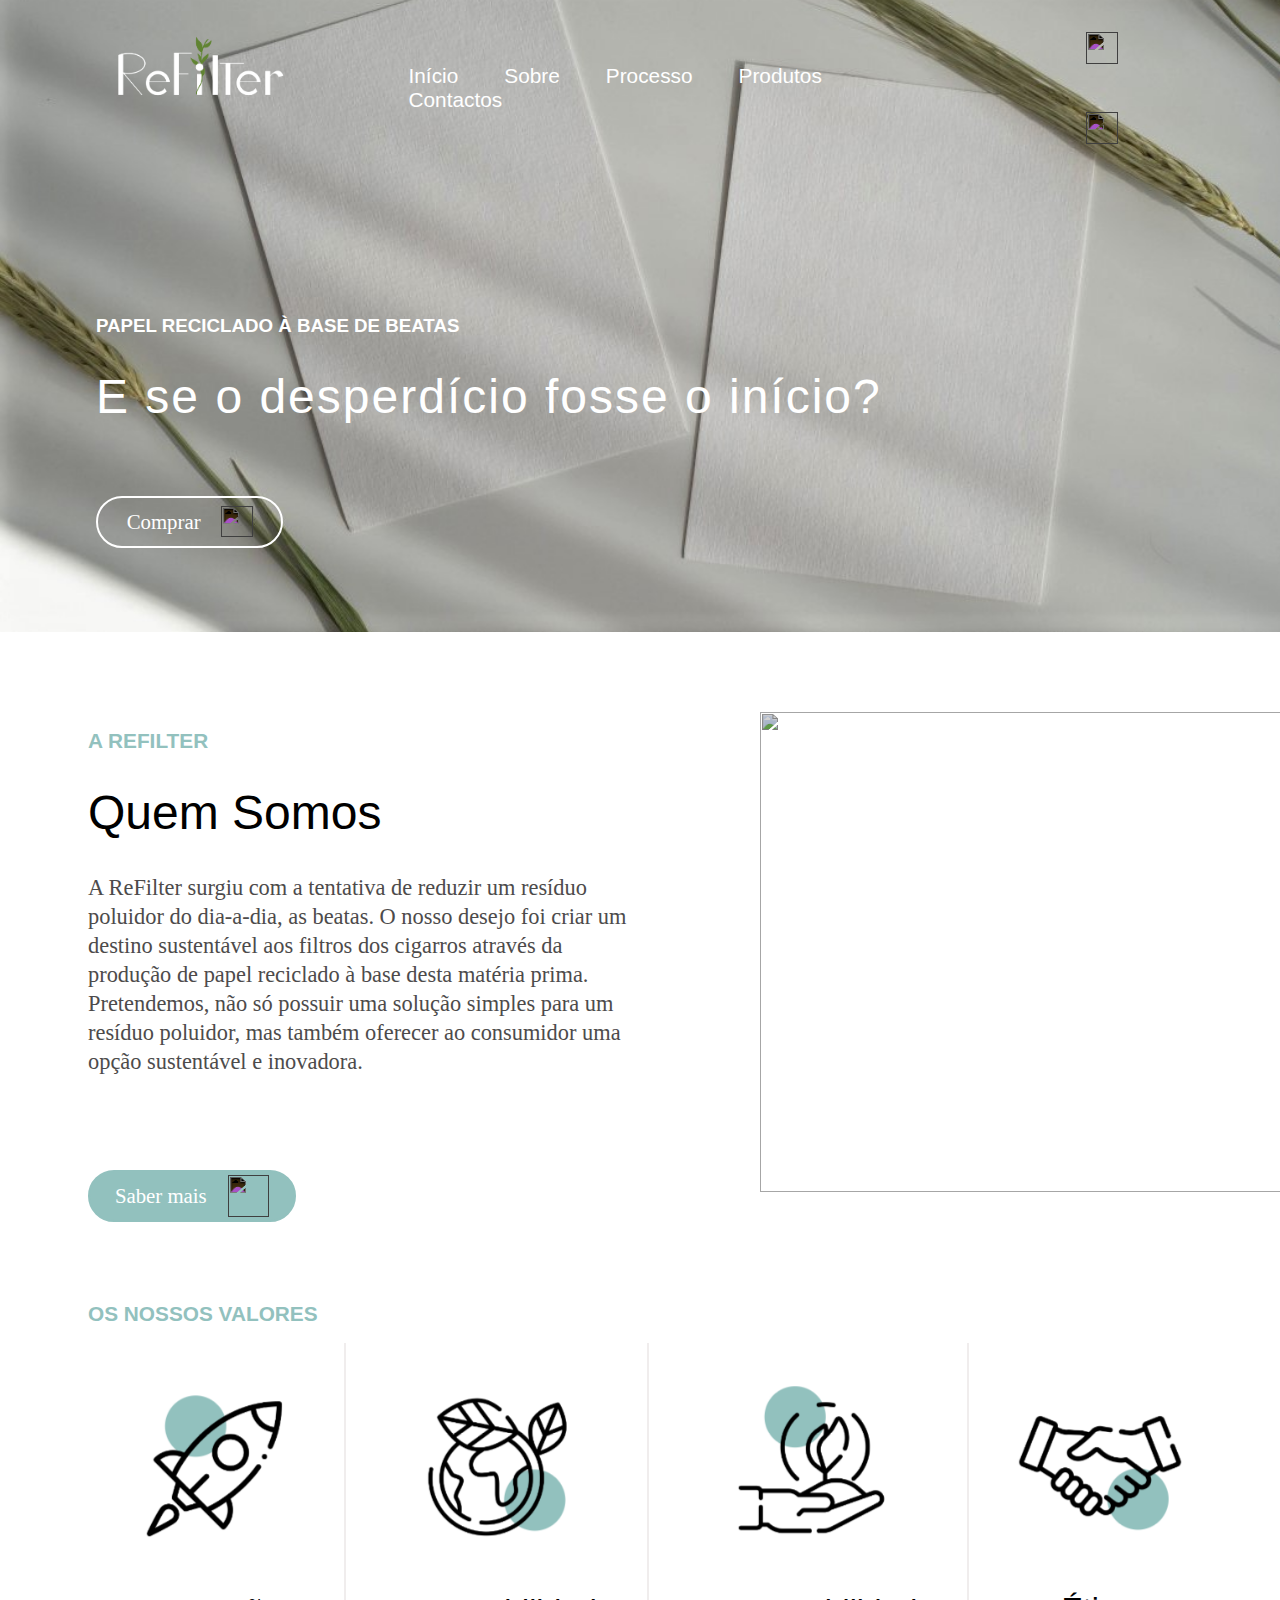
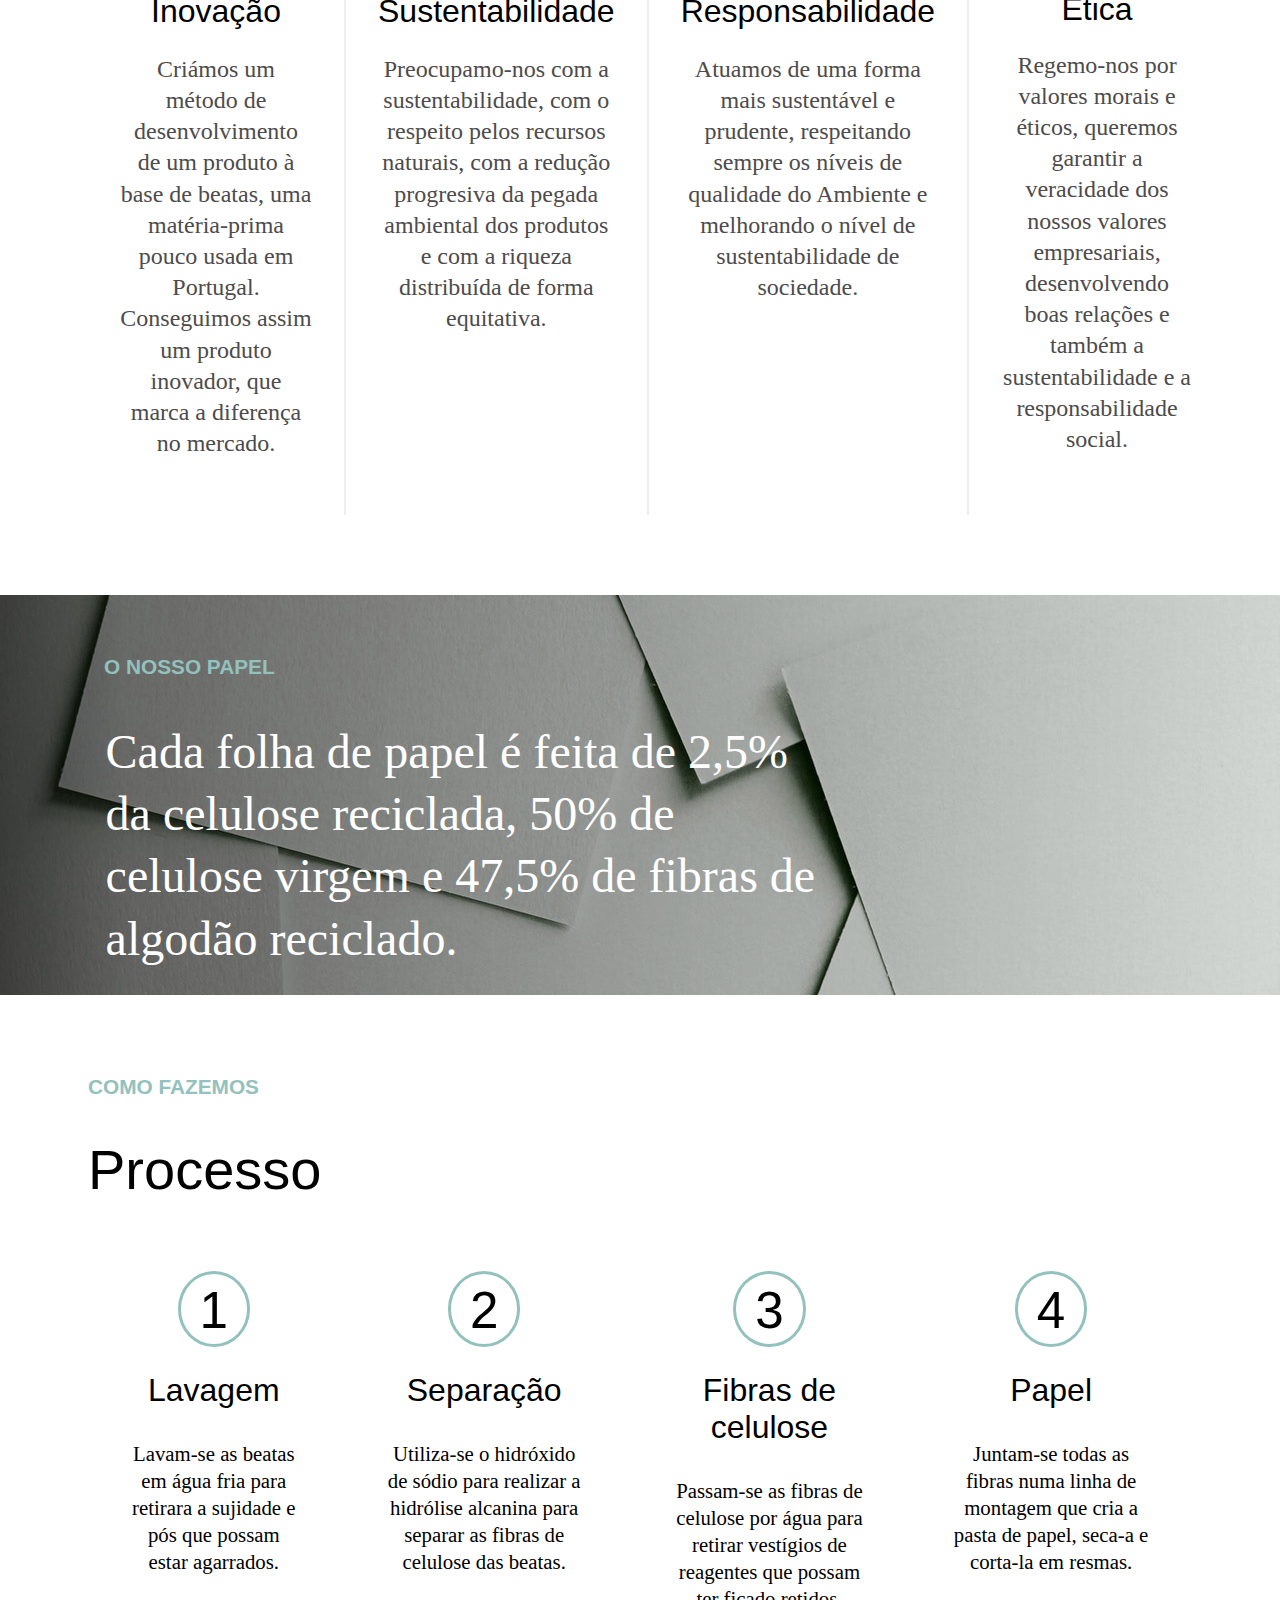
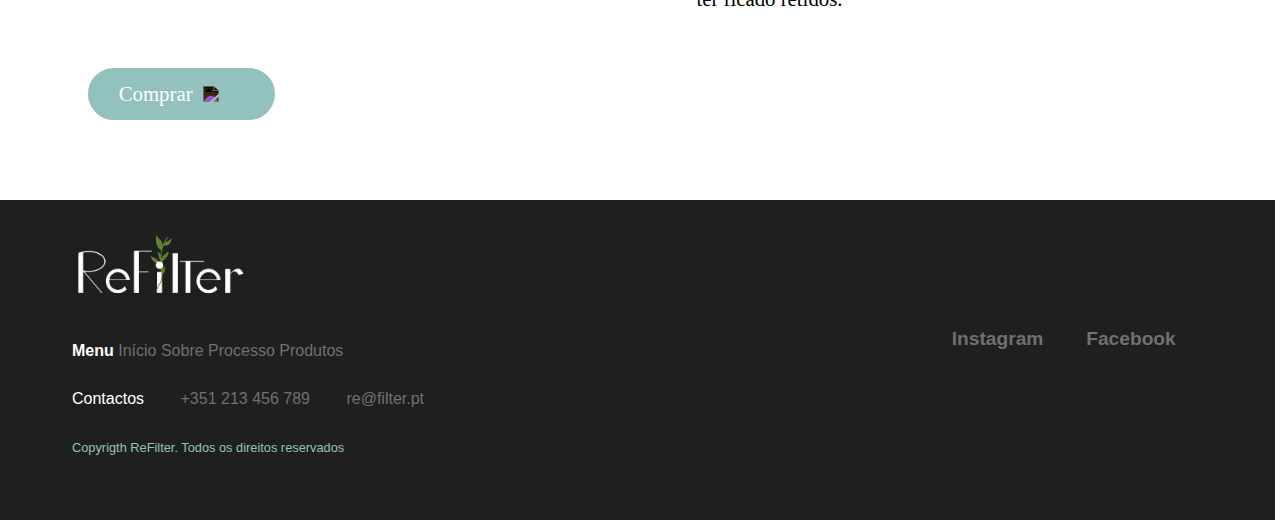
==== index.html @ ff14d3c9 "Rename refilter.html to index.html" ====
<!DOCTYPE html>
<html>
    <head>
        <link  rel="stylesheet" href="refilter.css">
        <link href="https://fonts.googleapis.com/css2?family=Assistant:wght@200;300;400;700&family=Josefin+Sans:wght@100;200;300;500&display=swap" rel="stylesheet">
        <script src="https://kit.fontawesome.com/c52c2ca485.js" crossorigin="anonymous"></script>
    </head>
    <body>
        <header>
            <div id="topo">
                <img class="logo" src="Logo.png">

                <nav id="navbar">
                    <a href="#navbar">Início</a>
                    <a href="#sobre">Sobre</a>
                    <a href="#processo">Processo</a>
                    <a onclick="alerts()">Produtos</a>
                    <a href="#contactos">Contactos</a>
                </nav>

                <div id="imagens">
                    <img onclick="alerts()" class="icons" src="https://cdn-icons-png.flaticon.com/512/833/833314.png">
                    <img onclick="alerts()" class="icons" src="https://cdn-icons-png.flaticon.com/512/482/482631.png">
                </div>
            </div>
            <div id="meio">
                <h3>PAPEL RECICLADO À BASE DE BEATAS</h3>

                <h1>E se o desperdício fosse o início?</h1>

                <button onclick="alerts()" id="btt">Comprar<img src="https://cdn-icons.flaticon.com/png/512/3550/premium/3550091.png?token=exp=1642211636~hmac=9452f87ff609cb961c054997354430a7"></i></button>
            </div>

            <div id="setas">
                <div onclick="arrows()" class="setas" id="setaEsquerda"><i class="fas fa-arrow-left fa-2x"></i></div>
                <div onclick="arrows()" class="setas" id="setaDireita"><i class="fas fa-arrow-right fa-2x"></i></div>
            </div>
        </header>


        <section id="sobre">
            <div id="texto">
                <h2 class="titulos">A REFILTER</h2>
                <h1>Quem Somos</h1>
                <p>A ReFilter surgiu com a tentativa de reduzir um resíduo poluidor do dia-a-dia, as beatas.
                    O nosso desejo foi criar um destino sustentável aos filtros dos cigarros através da produção de papel reciclado 
                    à base desta matéria prima. Pretendemos, não só possuir uma solução simples para um resíduo poluidor, mas também oferecer 
                    ao consumidor uma opção sustentável e inovadora.

                </p>
                <button onclick="alerts()">Saber mais<img src="https://cdn-icons.flaticon.com/png/512/3550/premium/3550091.png?token=exp=1642211636~hmac=9452f87ff609cb961c054997354430a7"> </button>
            </div>
            <img src="IK-63921634206330.jpg">
        </section>


        <section id="valor">
            <h2 class="titulos">OS NOSSOS VALORES</h2>
        <div id="valores">
            <div class="valores">
                <img class="valImg" src="Rocket Valores.png">
                <h1>Inovação</h1>
                <p>Criámos um método de desenvolvimento de um produto à base de beatas, 
                    uma matéria-prima pouco usada em Portugal. Conseguimos assim um produto 
                    inovador, que marca a diferença no mercado.
                </p>
            </div>

            <div class="valores valEspecial">
                <img class="valImg" src="Mundo Valores.png">
                <h1>Sustentabilidade</h1>
                <p>Preocupamo-nos com a sustentabilidade, com o respeito pelos recursos naturais, 
                    com a redução progresiva da pegada ambiental dos produtos e com a 
                    riqueza distribuída de forma equitativa.
                </p>
            </div>

            <div class="valores valEspecial">
                <img class="valImg" src="Planta Valores.png">
                <h1>Responsabilidade</h1>
                <p>Atuamos de uma forma mais sustentável e prudente, respeitando 
                    sempre os níveis de qualidade do Ambiente e melhorando o nível de sustentabilidade de sociedade.
                </p>
            </div>

            <div class="valores" id="borderless">
                <img class="valImg" src="Mão Valores.png">
                <h1>Ética</h1>
                <p>Regemo-nos por valores morais e éticos, queremos garantir a veracidade dos nossos valores empresariais, 
                    desenvolvendo boas relações e também a sustentabilidade e a responsabilidade social.
                </p>
            </div>
        </div>
        </section>

        <section id="pausa">
            <img>
            <h2 class="titulos">O NOSSO PAPEL</h2>
            <h1>Cada folha de papel é feita de 2,5% da celulose reciclada, 50% de celulose virgem e 
                47,5% de fibras de algodão reciclado.
            </h1>
        </section>

        <section id="processo">
            <h2 class="titulos">COMO FAZEMOS</h2>
            <h1>Processo</h1>
            <div id="passos-processo">
                <div class="processo">
                    <div class="numbers">1</div>
                    <h>Lavagem</h>
                    <p>Lavam-se as beatas em água fria para retirara a sujidade 
                        e pós que possam estar agarrados.
                    </p>
                </div>

                <div class="processo">
                    <div class="numbers">2</div>
                    <h>Separação</h>
                    <p>Utiliza-se o hidróxido de sódio para realizar a hidrólise alcanina 
                        para separar as fibras de celulose das beatas.
                    </p>
                </div>

                <div class="processo">
                    <div class="numbers">3</div>
                    <h>Fibras de celulose</h>
                    <p>Passam-se as fibras de celulose por água para retirar vestígios de 
                        reagentes que possam ter ficado retidos.
                    </p>
                </div>

                <div class="processo">
                    <div class="numbers">4</div>
                    <h>Papel</h>
                    <p>Juntam-se todas as fibras numa linha de montagem que cria 
                        a pasta de papel, seca-a e corta-la em resmas.
                    </p>
                </div>
            </div>
            <button onclick="alerts()">Comprar<img src="https://cdn-icons.flaticon.com/png/512/3550/premium/3550091.png?token=exp=1642211636~hmac=9452f87ff609cb961c054997354430a7"></i></button>
        </section>

        <footer id="contactos">
            <div id="esquerda">
                <img class="logo" src="Logo.png">
                <nav>
                    <a id="base" style="color:white">Menu</a>
                    <a href="#navbar">Início</a>
                    <a href="#sobre">Sobre</a>
                    <a href="#processo">Processo</a>
                    <a onclick="alerts()">Produtos</a>
                </nav>
                <div>
                    <p1>Contactos</p1>
                    <p2>+351 213 456 789</p2>
                    <p3>re@filter.pt</p3>
                </div>
                <p1 id="copyright">Copyrigth ReFilter. Todos os direitos reservados</p1>
            </div>

            <div id="direita">
                <a href="https://www.instagram.com/therefilter/" target="_blank">Instagram</a>
                <a href="https://www.facebook.com/refiltter" target="_blank">Facebook</a>
            </div>
        </footer>
    <script>
        function alerts(){
            alert("Not available")
        }

        function arrows(){
            alert("Oops...there's nothing here")
        }
    </script>
    </body>
    
</html>
---- refilter.css ----
@font-face {
    font-family: Josefin-sans-normal;
    src: url("Josefin_Sans/JosefinSans-VariableFont_wght.ttf");
}

@font-face {
    font-family: Josefin-sans-light;
    src: url("Josefin_Sans/JosefinSans-VariableFont_wght.ttf");
    font-weight:350;
}

:root{
    --blue:#92C1BE;
    --gray:#4d4b4b;
    font-family: Josefin-sans-normal, sans-serif;
}

header{
    background-image: url("wordpress_blogcard_eyecatch\ 2.jpg");
    width:100% 100%;
    height:40em;
    background-size:cover;
    color:white;
    margin:-1em -0.5em 5em -0.5em;
    left:0px;
    right:0px;
}

.logo{
    width:15em;
    height:100%;
    margin:0em 5em;
}

#topo{
    display:flex;
    justify-content: space-between;
    align-items:center;
}

#navbar{
    padding:1em;
    margin-top:2em;
    align-items:center;
    transform:translateX(-5%);
}

#navbar a{
    text-decoration: none;
    padding:1em;
    font-size: 1.3em;
    color:white;
    transition:all 0.2s;
    font-weight: lighter;
}

#navbar a:hover{
    filter:invert(60%);
    cursor:pointer;
}


.icons{
    filter:invert(100%);
    width:2em;
    height:2em;
    padding:0.5em;
    margin-top:2em;
    transition:all 0.3s;
}

.icons:hover{
    cursor:pointer;
    filter: invert(40%);
    margin-bottom:-0.5em;
}

#imagens{
    margin:0em 7em;
}

#meio{
    margin-top:8em;
    margin-left:5em;
    padding:1em;
}


#meio h1{
    font-size: 3em;
    margin-bottom:1.5em;
    font-weight: lighter;
    letter-spacing: 2px;
}

#btt{
    background:transparent;
    border-color:white;
    display:flex;
    align-items: center;
    justify-content:center;
    transition:border-color 0.2s;
}

#btt img{
    width:1.5em;
    height:1.5em;
    margin-left:1em;
    filter:invert(100%);
    transition:all 0.2s;
}

#btt:hover{
    border-color:var(--gray);
    color:var(--gray)
}


#btt:hover img{
    filter: invert(26%) sepia(12%) saturate(7%) hue-rotate(47deg) brightness(95%) contrast(82%);
}

.fas{
    margin:0.2em;
}

#setas{
    display:flex;
    align-items:center;
    justify-content:space-between;
    margin:-12em 1em 0em 1em;
}

.setas{
    transition:all 0.2s;
}

.setas:hover{
    cursor:pointer;
    filter:invert(70%);
}

#setaEsquerda, #setaDireita{
    transition:all 0.2s;
}

#setaDireita:hover{
    margin-bottom:-0.5em;
}

#setaEsquerda:hover{
    margin-bottom:-0.5em;
}


/*fim do header*/
/*inicio do QUEM SOMOS*/



#sobre{
    display:flex;
    margin:5em;
    align-content:center;
    justify-content:space-between;
}

#sobre img{
    height:30em;
    width:40em;
    filter:brightness(93%) contrast(75%);
}

#texto h1{
    font-size:3em;
    font-weight: 100;
}

#texto p{
    font-size:1.4em;
    width:25em;
    line-height: 1.3em;
    margin-right:5em;
    font-weight: normal;
    color:var(--gray);
}

#texto button{
    margin-top:4.5em;
    display:flex;
    align-items: center;
    justify-content:center;
    width:10em;
}

#texto button>img{
    width:2em;
    height:2em;
    filter:invert(100%);
    margin-left:1em;
    transition:all 0.2s;
}

#texto button:hover img{
    filter: invert(86%) sepia(33%) saturate(263%) hue-rotate(123deg) brightness(84%) contrast(80%);
}


/*Fim do QUEM SOMOS*/
/* Inicio dos Valores*/

#valor{
    margin:5em;
}

#valores{
    display:flex;
}

.valores{
    text-align:center;
    border-right:2px solid #f0eded;
    padding:2em;
    width:fit-content
}

#borderless{
    border:none;
    margin-top:-0.1em;
}

#borderless p{
    margin-top:0.1em;
}

.valores h1{
    font-size: 2em;
    font-weight: normal;
}

.valores p{
    font-size:1.5em;
    text-justify: auto;
    width:auto;
    color:var(--gray);
    font-weight:500;
    line-height:1.3em;
}

.valImg{
    width:12em;
}

/*Fim dos valores*/
/*Pausa*/

#pausa{
    background-image: url("ditch_the_assignment_notebook\ 2.jpg");
    background-size:100%;
    height:25em;
    color:white;
    margin:5em -0.5em;
}

#pausa>h2{
    margin:2em 5em;
}

#pausa h1{
    margin-left:2.2em;
    font-family:Josefin-sans-light;
    font-weight:lighter;
    font-size:3em;
    text-align:left;
    width:15em;
    line-height:1.3em;
}

/*Pausa*/
/*PROCESSO*/

#processo{
    margin:5em;
}

#processo h1{
    font-size:3.5em;
    font-weight: lighter;
}

#passos-processo{
    display:flex;
    justify-content: space-between;
    align-content:center;
}

.processo{
    width:fit-content;
    padding:2em;
    height:15em;
    text-align:center;
}

.processo h{
    font-size:2em;
}

.processo p{
    line-height:1.3em;
    font-size:1.3em;
    padding:0.5em;
}

.numbers{
    width:0.3em;
    height:0.3em;
    padding:0.5em;
    padding-top:0.55em;
    border-radius: 50%;
    border:3px solid var(--blue);
    display:flex;
    align-items:center;
    justify-content:center;
    font-size: 3.2em;
    margin:auto;
    margin-bottom:0.5em;
}

#processo button>img{
    width:2em;
    height:auto;
    filter:invert(100%);
    margin-left:0.5em;
}

#processo button{
    display:flex;
    align-items: center;
    justify-content: center;
    margin-top:6em;
}

#processo button:hover img{
    filter: invert(87%) sepia(24%) saturate(330%) hue-rotate(126deg) brightness(83%) contrast(85%);
}

/*PROCESSO*/
/*Rodapé*/

footer{
    background:rgb(31,31,31);
    color:white;
    width:101.5%;
    height:20em;
    margin-bottom:-1em;
    margin-left:-1em;
}

#esquerda{
    margin: 0em 5em;
    text-align:left;
    line-height:3em;
}

#esquerda img{
    transform:translateX(-7em);
    margin-bottom:-2em;
}

#esquerda nav>a{
    text-decoration:none;
    color:#707070;
    transition:all 0.2s;
}

#base{
    font-weight:bolder;
}

#esquerda nav>a:hover:not(#base){
    cursor:pointer;
    color:white;
    cursor:pointer;
}


#esquerda p1{
    margin-right:2em;
}

#esquerda p2, p3{
    color:#707070;
    margin:0em 2em 0em 0em;
}


#direita{
    margin:0em 5em;
    position:relative;
    text-align:right;
    z-index:0;
    transform:translateY(-9em);
}

#direita a{
    text-decoration:none;
    color:#707070;
    font-weight:bold;
    transition:all 0.2s;
    margin:0em 1em;
    font-size:1.2em;
}

#direita a:hover{
    color:white;
}

#copyright{
    font-size:0.8em;
    color:var(--blue)
}


/*Rodapé*/
/*Outras funções gerais*/

button{
    width:9em;
    height:2.5em;
    font-size:1.3em;
    border-radius:5em 5em;
    background:var(--blue);
    color:white;
    transition:all 0.2s;
    border-color:var(--blue);
    border-style:solid;
    font-family:Josefin-sans-normal;
}

button:hover{
    background:transparent;
    color:var(--blue);
    cursor:pointer;
}

.titulos{
    color:var(--blue);
    font-size:1.3em;
    font-weight:bolder;
}

p{
    font-family: Josefin-sans-light;
}
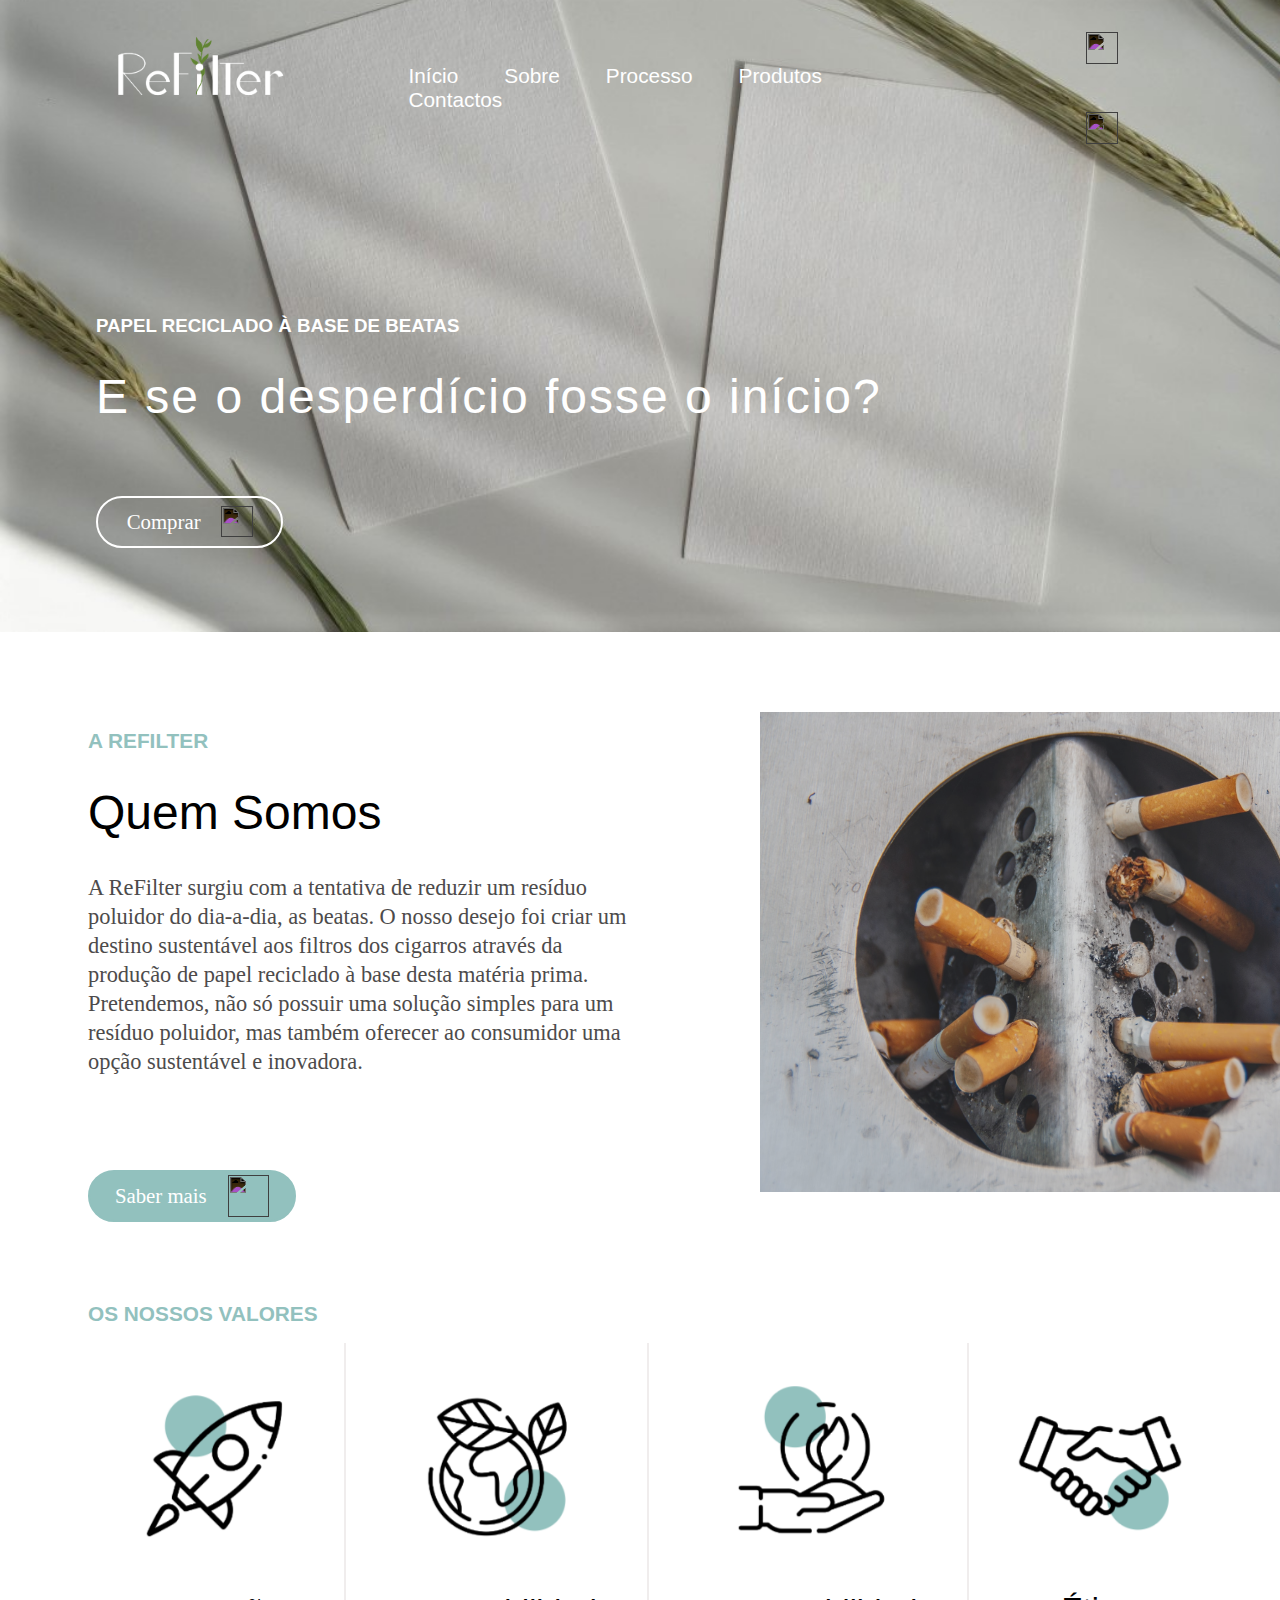
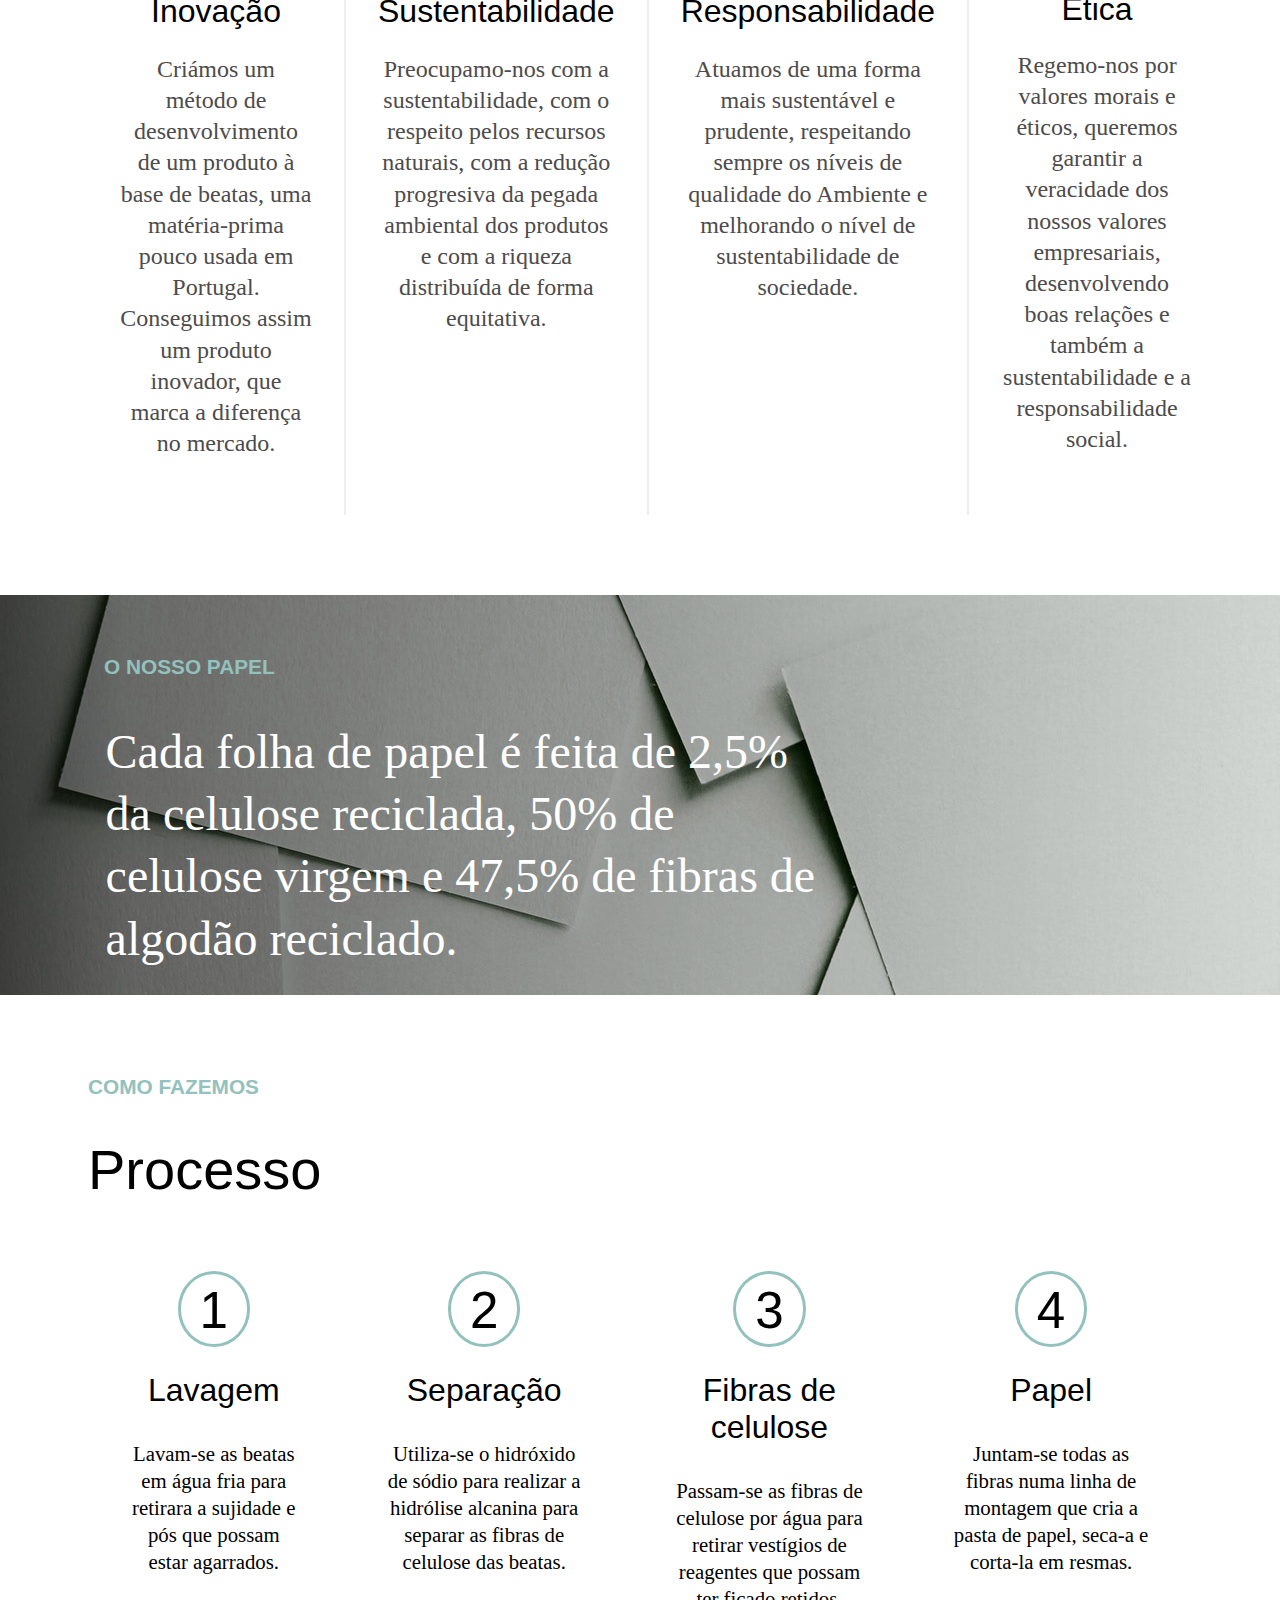
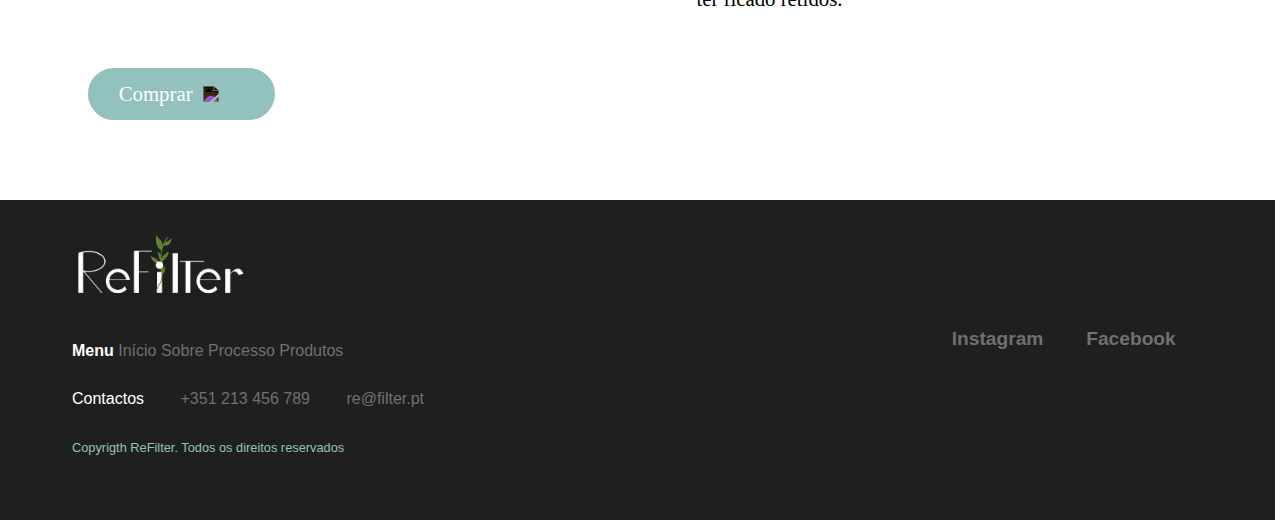
==== commit 02e8e6e1: "Update index.html" ====
--- a/index.html
+++ b/index.html
@@ -2,7 +2,6 @@
 <html>
     <head>
         <link  rel="stylesheet" href="refilter.css">
-        <link href="https://fonts.googleapis.com/css2?family=Assistant:wght@200;300;400;700&family=Josefin+Sans:wght@100;200;300;500&display=swap" rel="stylesheet">
         <script src="https://kit.fontawesome.com/c52c2ca485.js" crossorigin="anonymous"></script>
     </head>
     <body>
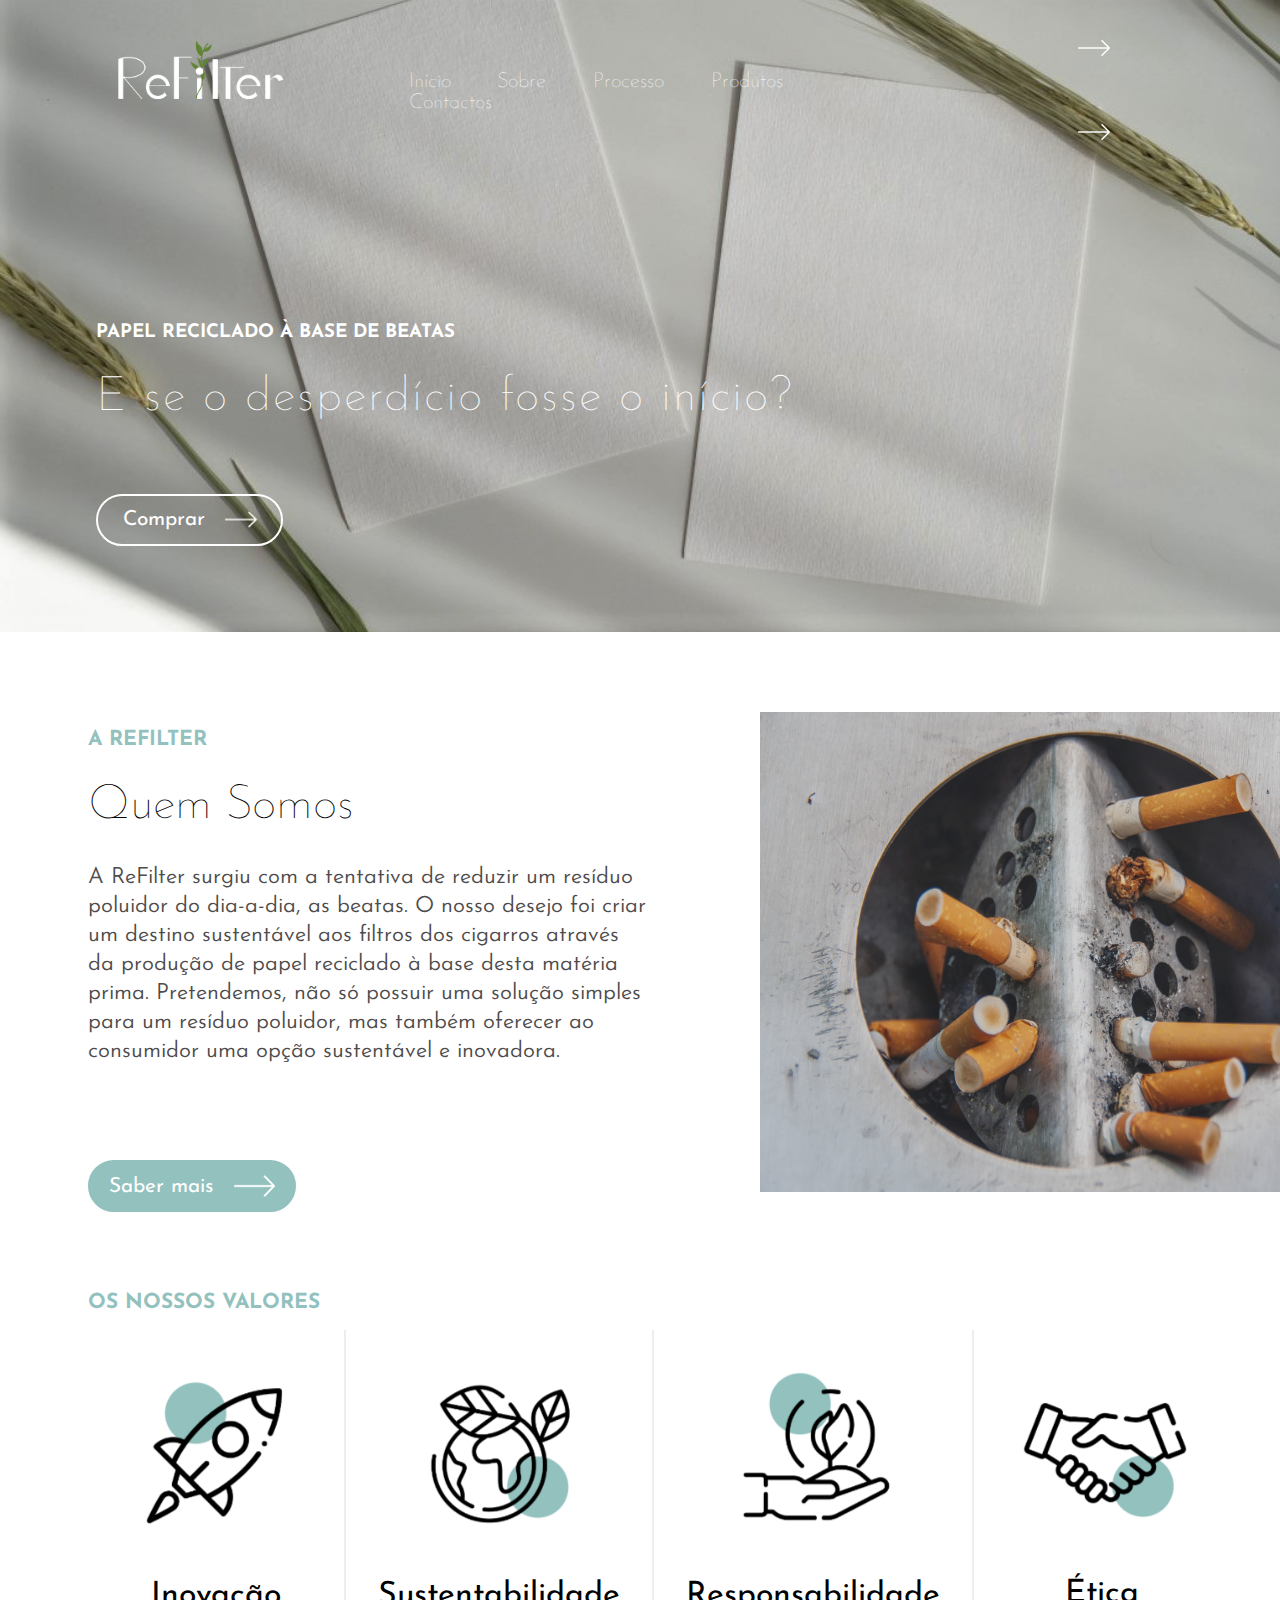
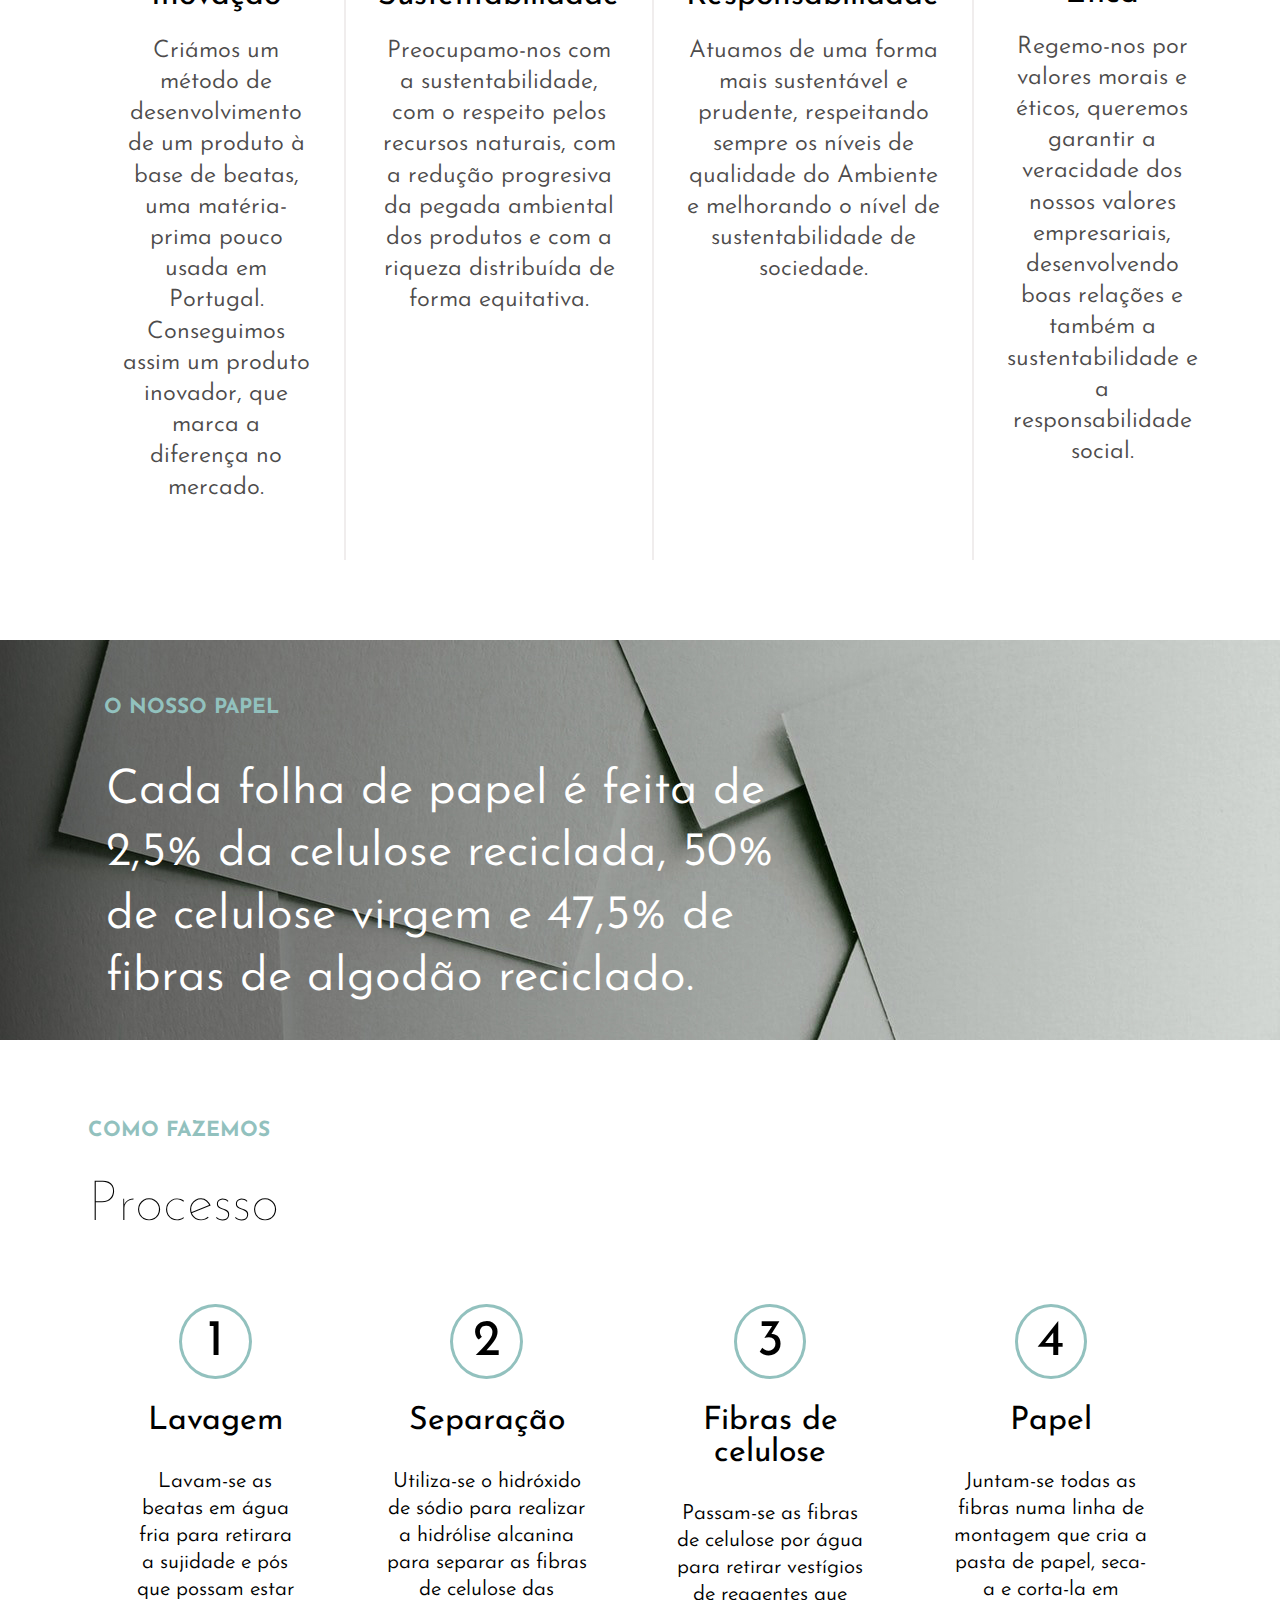
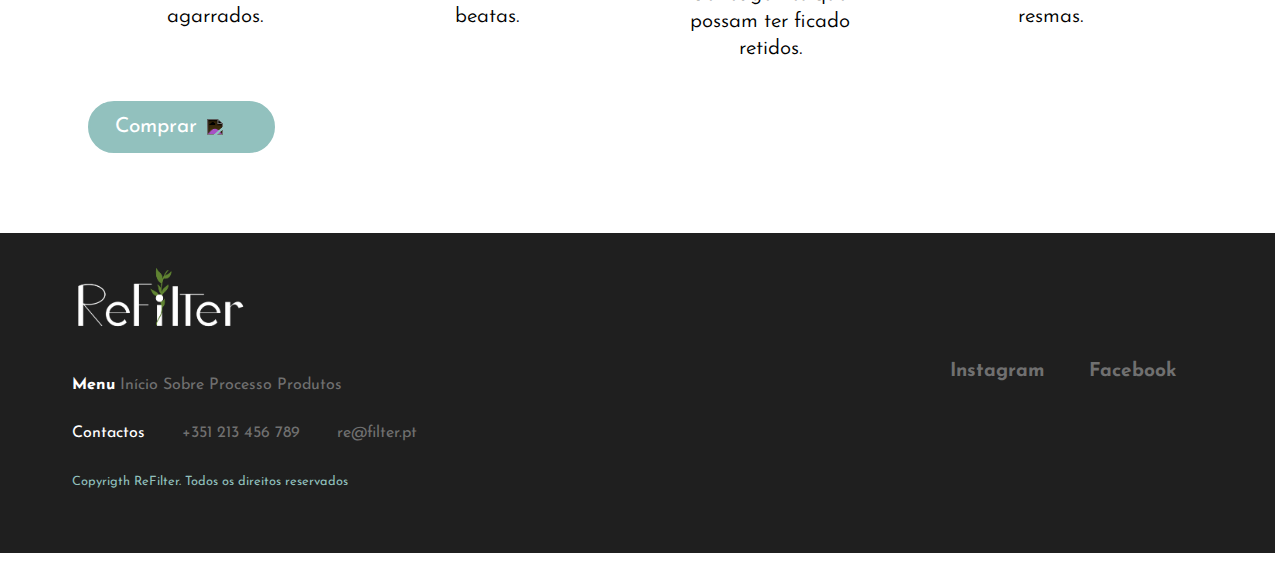
==== commit 71c2d718: "Update index.html" ====
--- a/index.html
+++ b/index.html
@@ -18,8 +18,8 @@
                 </nav>
 
                 <div id="imagens">
-                    <img onclick="alerts()" class="icons" src="https://cdn-icons-png.flaticon.com/512/833/833314.png">
-                    <img onclick="alerts()" class="icons" src="https://cdn-icons-png.flaticon.com/512/482/482631.png">
+                    <img onclick="alerts()" class="icons" src="664866.png">
+                    <img onclick="alerts()" class="icons" src="664866.png">
                 </div>
             </div>
             <div id="meio">
@@ -27,7 +27,7 @@
 
                 <h1>E se o desperdício fosse o início?</h1>
 
-                <button onclick="alerts()" id="btt">Comprar<img src="https://cdn-icons.flaticon.com/png/512/3550/premium/3550091.png?token=exp=1642211636~hmac=9452f87ff609cb961c054997354430a7"></i></button>
+                <button onclick="alerts()" id="btt">Comprar<img src="664866.png"></button>
             </div>
 
             <div id="setas">
@@ -47,7 +47,7 @@
                     ao consumidor uma opção sustentável e inovadora.
 
                 </p>
-                <button onclick="alerts()">Saber mais<img src="https://cdn-icons.flaticon.com/png/512/3550/premium/3550091.png?token=exp=1642211636~hmac=9452f87ff609cb961c054997354430a7"> </button>
+                <button onclick="alerts()">Saber mais<img src="664866.png"> </button>
             </div>
             <img src="IK-63921634206330.jpg">
         </section>
--- a/refilter.css
+++ b/refilter.css
@@ -1,11 +1,11 @@
 @font-face {
     font-family: Josefin-sans-normal;
-    src: url("Josefin_Sans/JosefinSans-VariableFont_wght.ttf");
+    src: url("/JosefinSans-VariableFont_wght.ttf");
 }
 
 @font-face {
     font-family: Josefin-sans-light;
-    src: url("Josefin_Sans/JosefinSans-VariableFont_wght.ttf");
+    src: url("/JosefinSans-VariableFont_wght.ttf");
     font-weight:350;
 }
 
@@ -451,4 +451,4 @@
 
 p{
     font-family: Josefin-sans-light;
-}+}
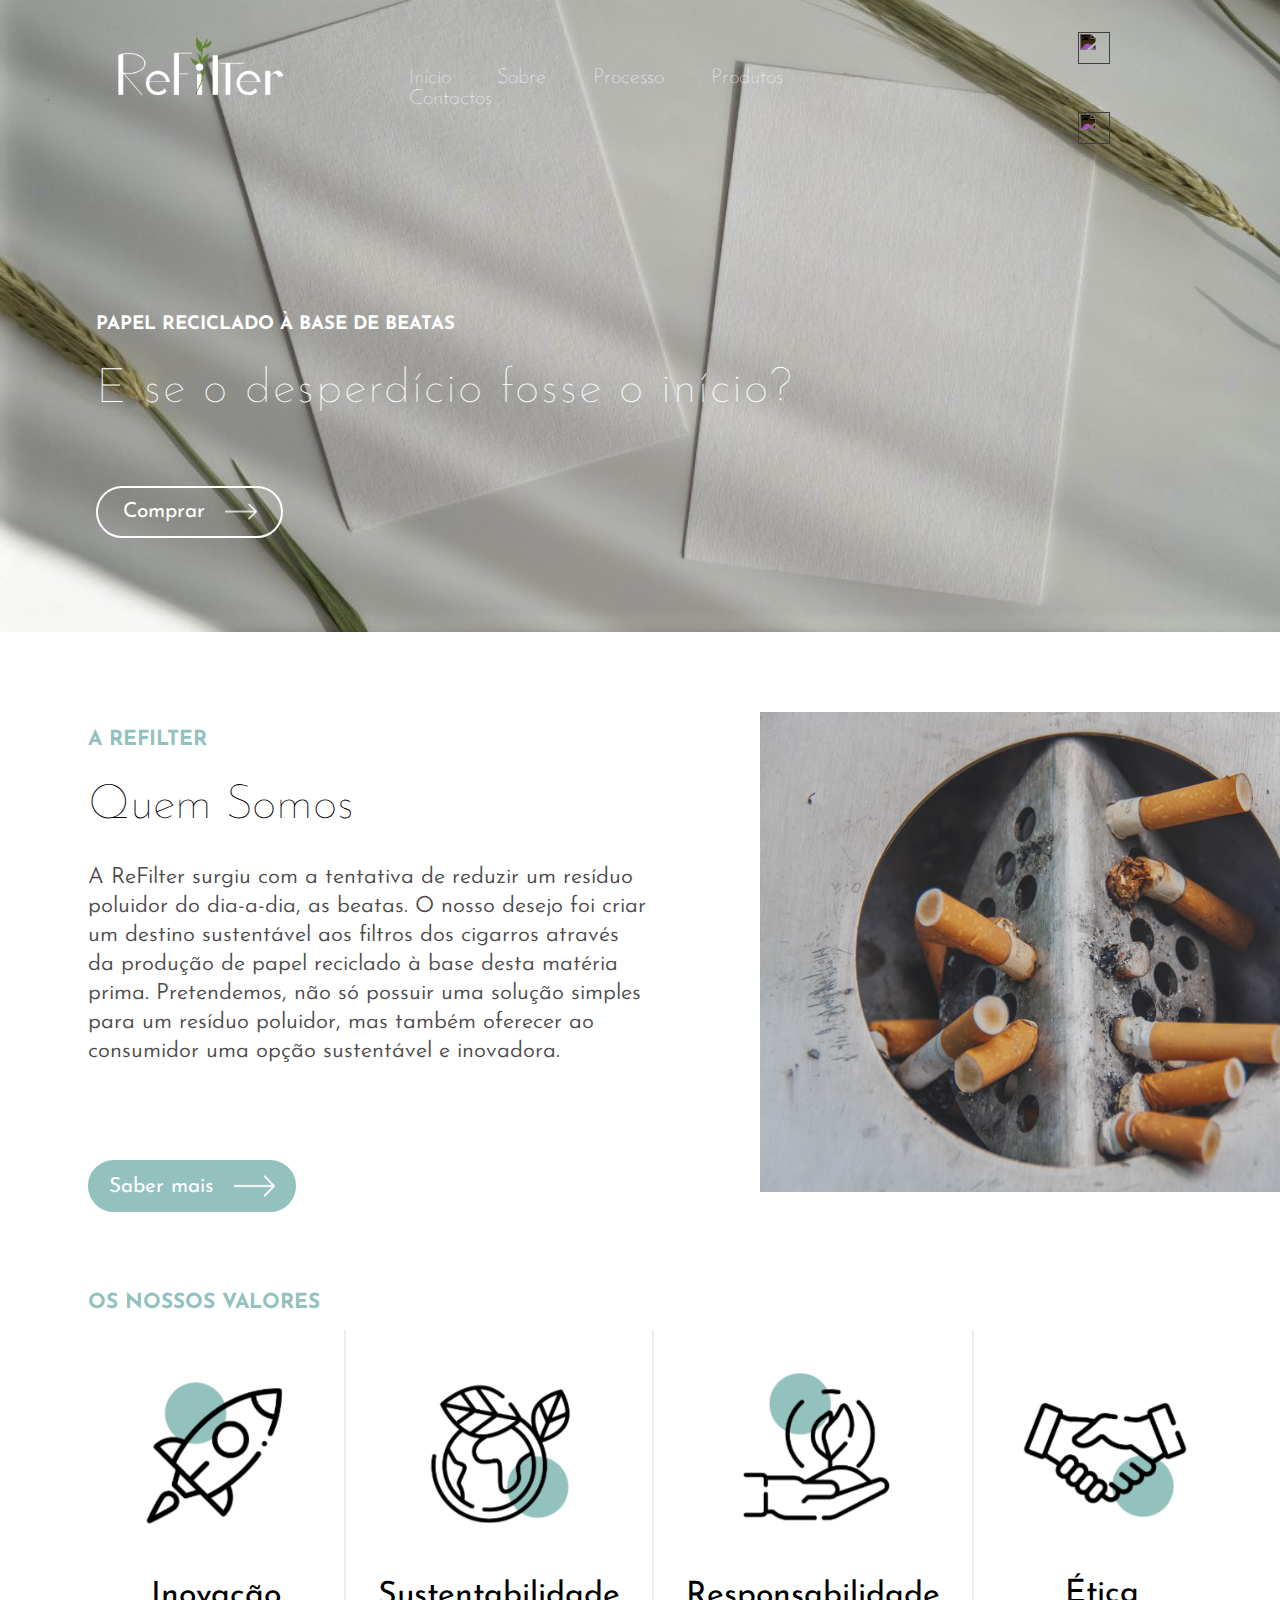
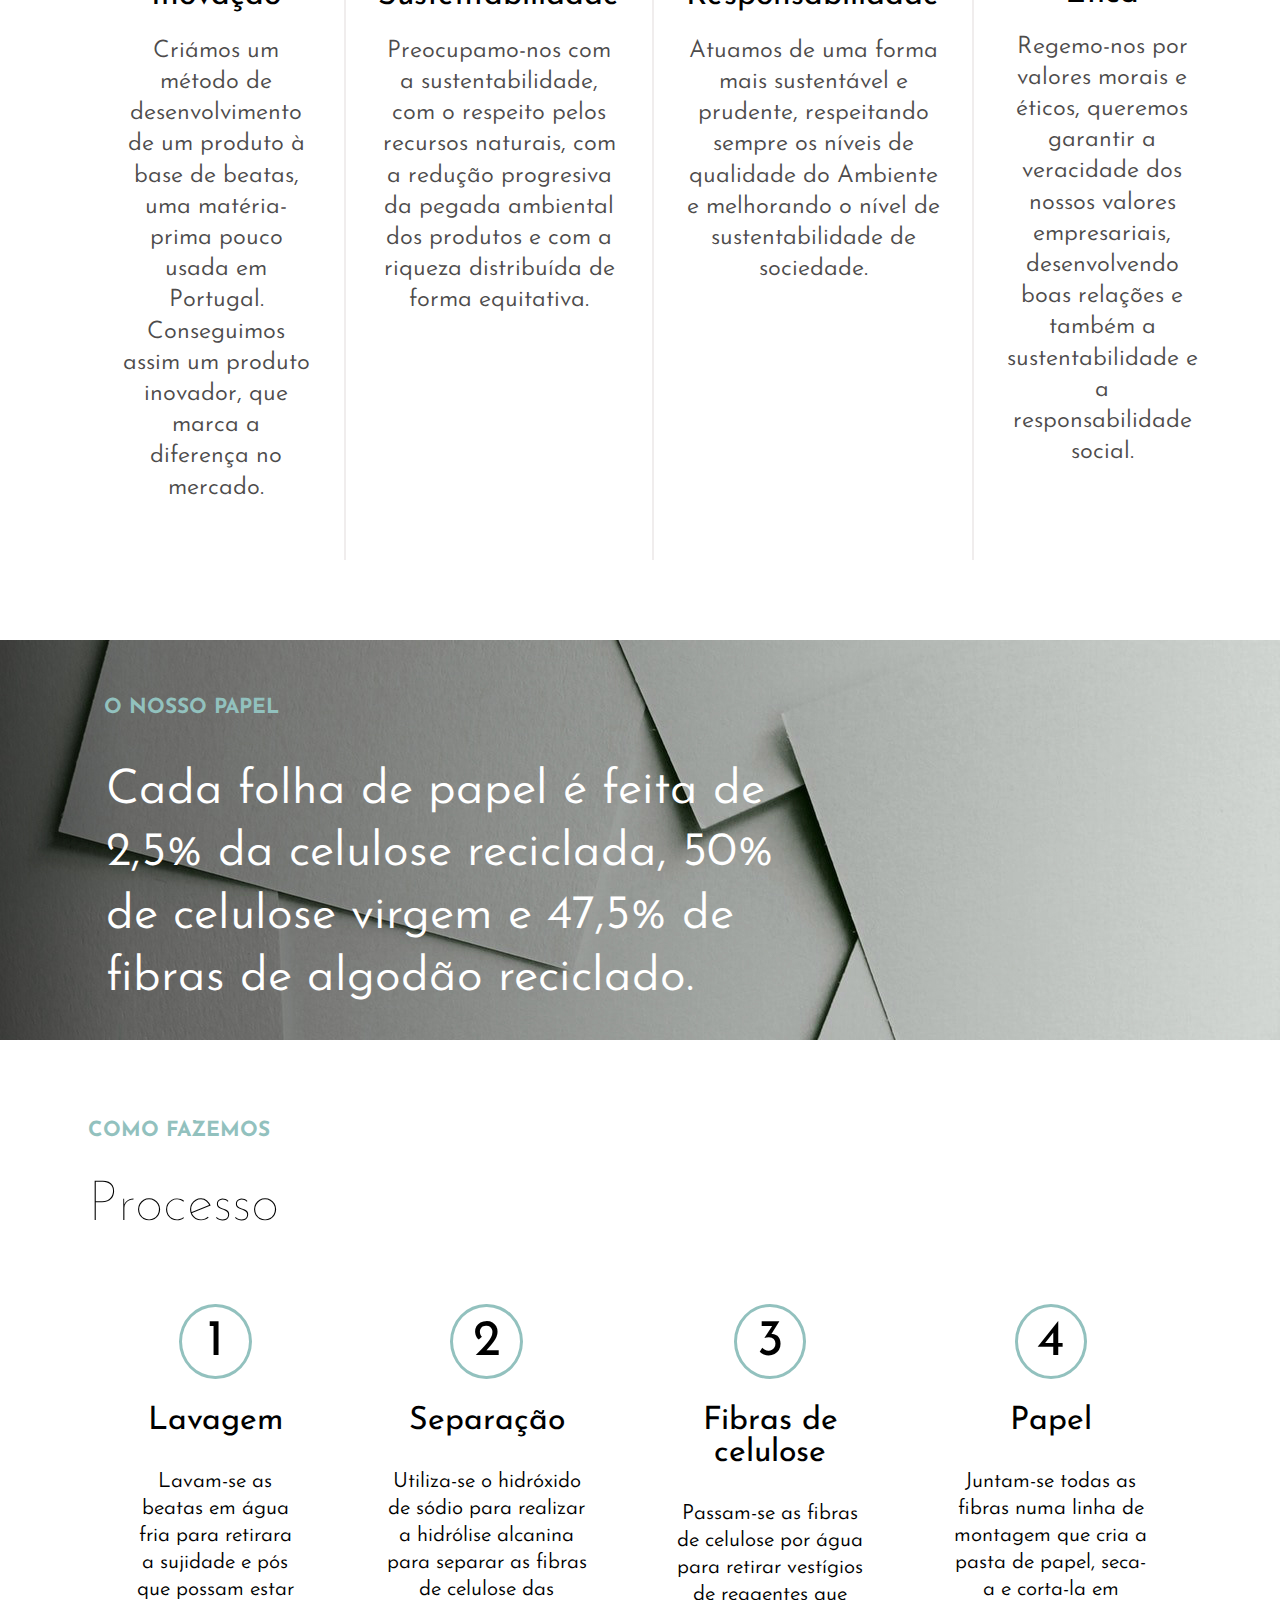
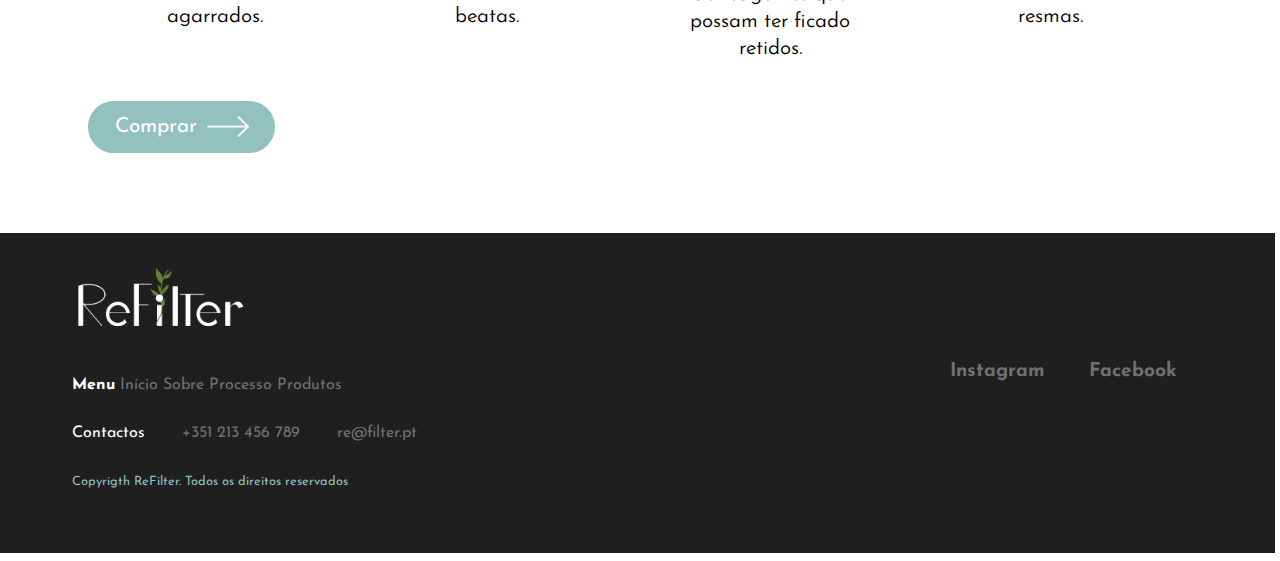
==== commit 4b1b3cd5: "Update index.html" ====
--- a/index.html
+++ b/index.html
@@ -18,8 +18,8 @@
                 </nav>
 
                 <div id="imagens">
-                    <img onclick="alerts()" class="icons" src="664866.png">
-                    <img onclick="alerts()" class="icons" src="664866.png">
+                     <img onclick="alerts()" class="icons" src="https://cdn-icons-png.flaticon.com/512/833/833314.png">
+                     <img onclick="alerts()" class="icons" src="https://cdn-icons-png.flaticon.com/512/482/482631.png">
                 </div>
             </div>
             <div id="meio">
@@ -136,7 +136,7 @@
                     </p>
                 </div>
             </div>
-            <button onclick="alerts()">Comprar<img src="https://cdn-icons.flaticon.com/png/512/3550/premium/3550091.png?token=exp=1642211636~hmac=9452f87ff609cb961c054997354430a7"></i></button>
+            <button onclick="alerts()">Comprar<img src="664866.png"></button>
         </section>
 
         <footer id="contactos">
